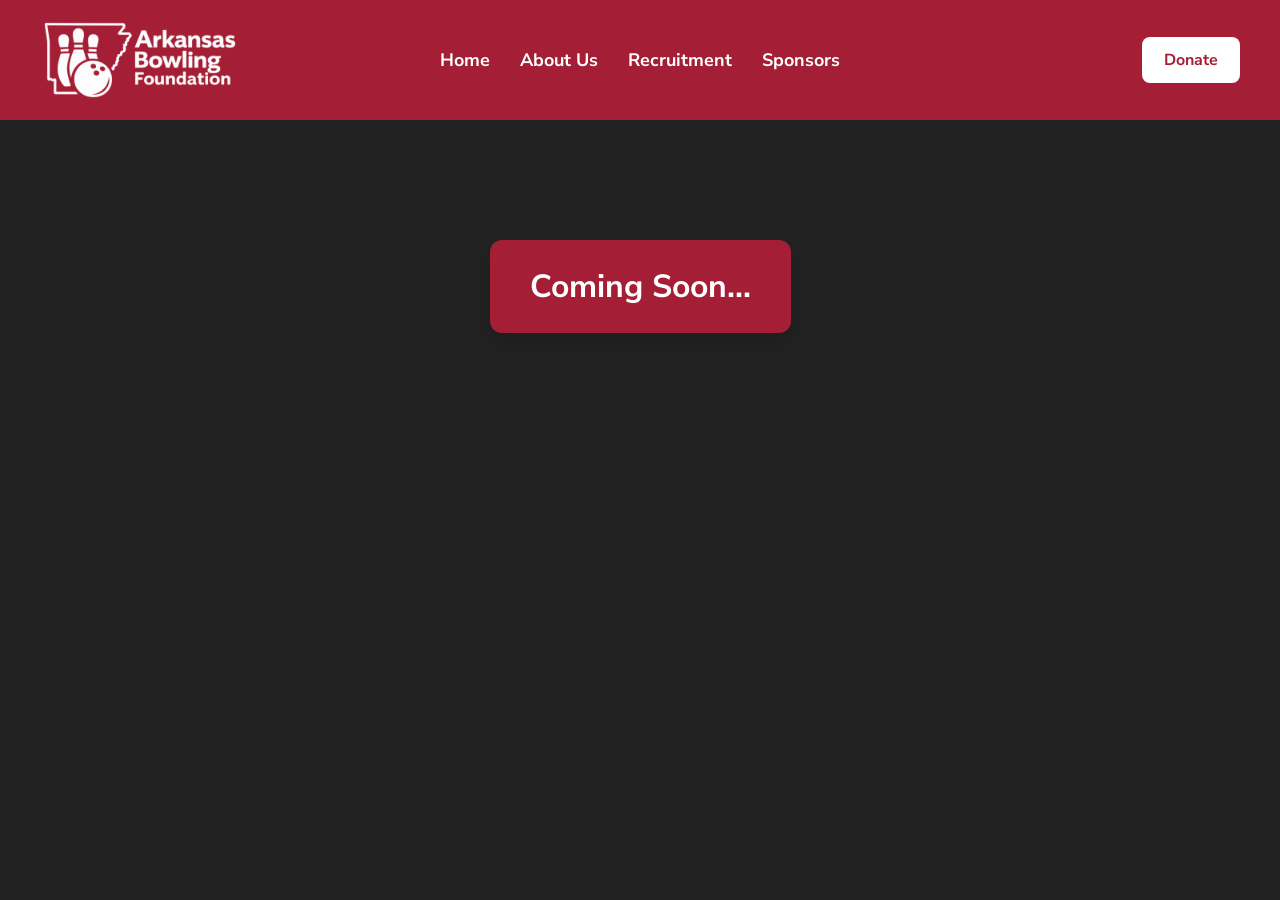
==== aboutus/index.html @ b3ee025d "put coming soon on all pages for now..." ====
<!DOCTYPE html>
<html>
<head>
    <title>About Arkansas Bowling</title>

    <link href="https://fonts.googleapis.com/css2?family=Nunito+Sans:wght@400;600;700;800&display=swap" rel="stylesheet">
    <link rel="stylesheet" href="/style.css">

    <meta name="viewport" content="width=device-width, initial-scale=1.0">

</head>

<script src="/scripts/loadnav.js"></script>

<body>

    <div id="navbar"></div>

    <div class="hero">

    <h1>Coming Soon...</h1>

    <p>
    
    </p>

    </div>

</body>
</html>
---- style.css ----
/* GENERAL PAGE SETTINGS */

body {
    margin: 0;
    font-family: 'Nunito Sans', sans-serif;
    background-color: #222222;
}

* {
    box-sizing: border-box;
}

img {
    max-width: 100%;
    height: auto;
    display: block;
}

/* NAVBAR */

.navbar {
    position: relative;
    display: flex;
    align-items: center;
    background-color: #A41F35;
    padding: 0 40px;
    min-height: 120px;
}

.logo {
    height: 100px;
    width: auto;
    flex-shrink: 0;
}

.nav-links {
    position: absolute;
    left: 50%;
    transform: translateX(-50%);

    display: flex;
    gap: 30px;
    align-items: center;
}

.nav-links a {
    color: white;
    text-decoration: none;
    font-size: 18px;
    font-weight: bold;
}

.nav-links a:hover {
    text-decoration: underline;
}

.donate-button {
    position: absolute;
    right: 40px;
    top: 50%;
    transform: translateY(-50%);

    background-color: white;
    color: #A41F35;
    text-decoration: none;
    font-weight: bold;
    padding: 12px 22px;
    border-radius: 8px;
    white-space: nowrap;
}

.donate-button:hover {
    background-color: #f3f3f3;
}

/* HOME IMAGE */

/* HOME */

.home {
    position: relative;
    width: calc(100% - 30px);
    max-width: 700px;
    margin: 10px auto;
}

.home-image {
    display: block;
    width: 100%;
    height: auto;
    border-radius: 20px;
}

.home h1 {
    position: absolute;
    top: 50%;
    left: 50%;
    transform: translate(-50%, -50%);

    background-color: #A41F35;
    color: white;

    padding: 10px 20px;
    border-radius: 12px;
    margin: 0;

    white-space: nowrap;
    display: inline-block;

    text-align: center;
    font-size: clamp(18px, 3vw, 30px);
    line-height: 1.2;
}

.home p {
    font-size: 22px;
    color: white;
    max-width: 700px;
}


/* HERO SECTION */

.hero {
    text-align: center;
    padding: 120px 20px;
}

/* HERO HEADER BOX */

.hero h1 {
    display: inline-block;
    background-color: #A41F35;
    color: white;
    padding: 25px 40px;
    border-radius: 12px;
    margin: 0;
    box-shadow: 0 8px 20px rgba(0,0,0,0.15);
}

.hero p {
    font-size: 20px;
    color: white;
}

/* WELCOME BOX */

.welcome-box {
    background-color: #A41F35;
    padding: 25px 30px;
    border-radius: 16px;
    margin: 20px auto;
}

.welcome-box h2 {
    margin-top: 0;
}

.welcome-box p {
    margin: 10px 0;
}

/* PAGE CONTENT */

.content {
    padding: 0px 10px;
    max-width: 900px;
    margin: auto;
    color: white;
    text-align: center;
}

.content h2 {
    display: inline-block;
    background-color: white;
    color: #A41F35;
    padding: 10px 20px;
    border-radius: 12px;
    margin: 10px;
    box-shadow: 0 8px 20px rgba(0,0,0,0.15);
    font-size: 30px;
}

.content p {
    font-size: 22px;
    line-height: 1.6;
}

@media (max-width: 1200px) {
    .logo {
        height: 80px;
    }

    .nav-links {
        gap: 20px;
    }

    .nav-links a {
        font-size: 16px;
    }

    .donate-button {
        right: 20px;
        padding: 10px 18px;
    }

    .navbar {
        padding: 0 20px;
        min-height: 100px;
    }
}

/* MOBILE NAVBAR */

@media (max-width: 768px) {

    .navbar {
        display: grid;
        grid-template-columns: auto 1fr auto;
        grid-template-rows: auto auto;
        align-items: center;

        padding: 15px 20px;
        gap: 10px;
        min-height: auto;
    }

    .logo {
        grid-column: 1;
        grid-row: 1;
        height: 70px;
    }

    .donate-button {
        grid-column: 3;
        grid-row: 1;

        position: static;
        transform: none;

        justify-self: end;
        padding: 10px 18px;
    }

    .nav-links {
        grid-column: 1 / span 3;
        grid-row: 2;

        position: static;
        transform: none;
        left: auto;

        display: flex;
        justify-content: center;
        gap: 18px;
        flex-wrap: wrap;
    }

    .nav-links a {
        font-size: 18px;
    }
}

/* mobile home h1 */
@media (max-width: 768px) {
    .home {
    width: calc(100% - 24px);
    margin: 24px auto;
    }

    .home h1 {
        width: calc(100% - 20px);
        padding: 12px 16px;
        font-size: 22px;
    }
}
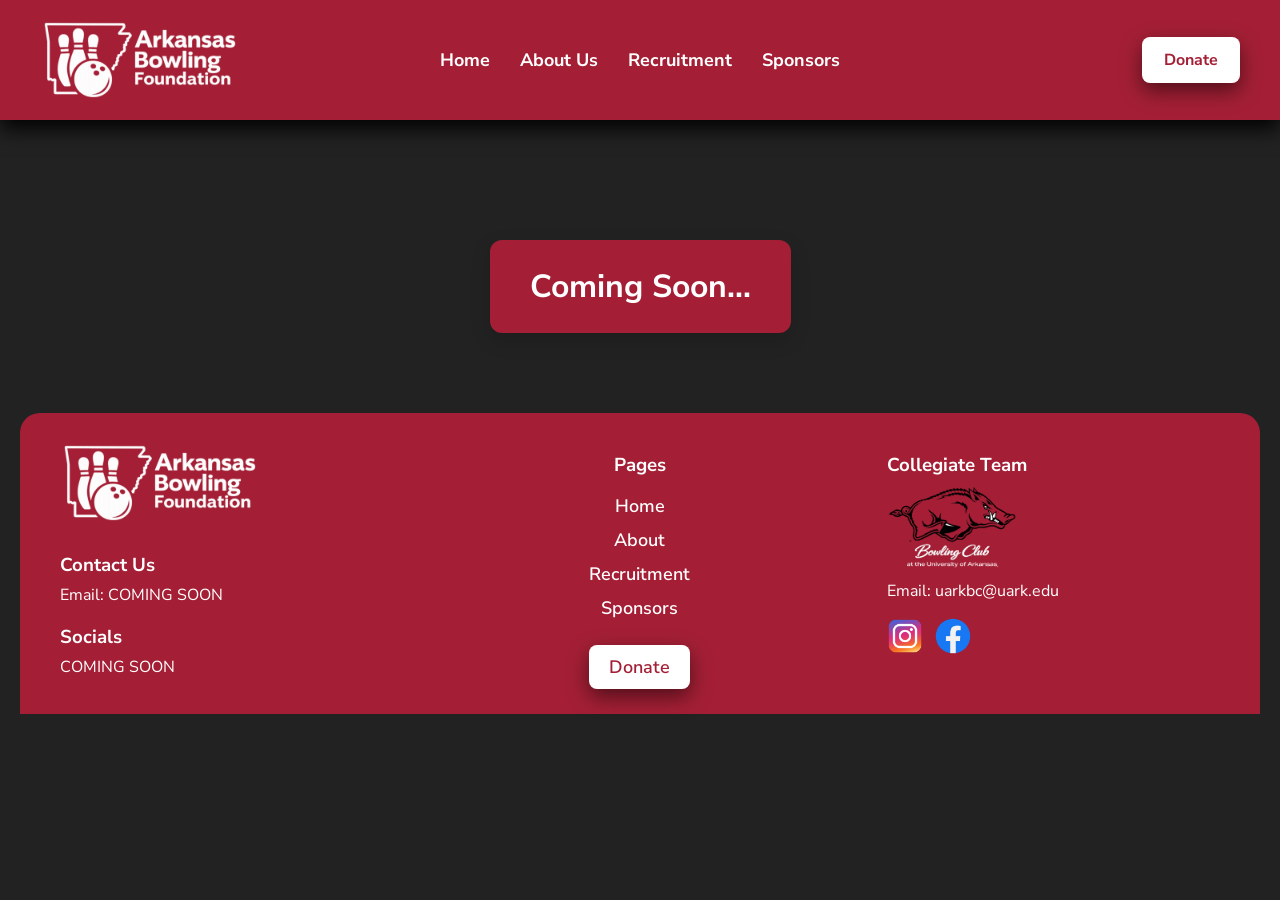
==== commit d2c76ad9: "footer done I hope lol" ====
--- a/aboutus/index.html
+++ b/aboutus/index.html
@@ -11,6 +11,7 @@
 </head>
 
 <script src="/scripts/loadnav.js"></script>
+<script src="/scripts/loadfoot.js"></script>
 
 <body>
 
@@ -24,6 +25,8 @@
     
     </p>
 
+    <div id="footer"></div>
+
     </div>
 
 </body>
--- a/style.css
+++ b/style.css
@@ -23,8 +23,9 @@
     display: flex;
     align-items: center;
     background-color: #A41F35;
-    padding: 0 40px;
+    padding: 0px 40px;
     min-height: 120px;
+    box-shadow: 0 8px 20px rgba(0,0,0,1);
 }
 
 .logo {
@@ -67,6 +68,8 @@
     padding: 12px 22px;
     border-radius: 8px;
     white-space: nowrap;
+
+    box-shadow: 0 8px 20px rgba(0,0,0,.5);
 }
 
 .donate-button:hover {
@@ -81,7 +84,7 @@
     position: relative;
     width: calc(100% - 30px);
     max-width: 700px;
-    margin: 10px auto;
+    margin: 20px auto;
 }
 
 .home-image {
@@ -110,6 +113,8 @@
     text-align: center;
     font-size: clamp(18px, 3vw, 30px);
     line-height: 1.2;
+
+    box-shadow: 0 8px 20px rgba(0,0,0,0.55);
 }
 
 .home p {
@@ -186,6 +191,164 @@
     line-height: 1.6;
 }
 
+/* FOOTER */
+
+.footer {
+    background-color: #A41F35;
+    color: white;
+    padding: 20px 40px;
+    margin-top: 80px;
+
+    border-top-left-radius: 20px;
+    border-top-right-radius: 20px;
+}
+
+/* FOOTER LAYOUT */
+
+.footer-grid {
+    display: grid;
+    grid-template-columns: 1fr 1fr 1fr;
+    align-items: start;
+    max-width: 1200px;
+    margin: auto;
+    column-gap: 80px;
+}
+
+/* FOUNDATION */
+
+.footer-foundation {
+    text-align: left;
+}
+
+.foundation-logo {
+    width: 200px;
+    margin-bottom: 15px;
+}
+
+/* LINKS */
+
+.footer-links {
+    display: flex;
+    flex-direction: column;
+    align-items: center;
+    gap: 12px;
+}
+
+.footer-links a {
+    color: white;
+    text-decoration: none;
+    font-size: 18px;
+    font-weight: 600;
+}
+
+.footer-links a:hover {
+    text-decoration: underline;
+}
+
+/* CLUB */
+
+.footer-club {
+    text-align: left;
+}
+
+.club-logo {
+    width: 130px;
+    margin-bottom: 10px;
+}
+
+.footer-social-icons {
+    display: flex;
+    gap: 12px;
+    margin-top: 10px;
+}
+
+.social-icon {
+    width: 36px;
+}
+
+/* FOOTER SECTION TITLES */
+
+.footer-links h3,
+.footer-club h3,
+.footer-contact h3 {
+    margin-bottom: 6px;
+}
+
+/* EMAIL TEXT SMALLER */
+
+.footer-email {
+    font-size: 16px !important;
+    margin-top: 0px;
+}
+
+/* LINKS COLUMN */
+
+.footer-links {
+    display: flex;
+    flex-direction: column;
+    align-items: center;
+    gap: 10px;
+}
+
+.footer-links a {
+    color: white;
+    text-decoration: none;
+    font-size: 18px;
+    font-weight: 600;
+}
+
+.footer-links a:hover {
+    text-decoration: underline;
+}
+
+.footer-donate-button {
+    background-color: white;
+    color: #A41F35 !important;
+    text-decoration: none;
+    font-weight: bold;
+    padding: 10px 20px;
+    border-radius: 8px;
+    margin-top: 15px;
+
+    box-shadow: 0 8px 20px rgba(0,0,0,0.5);
+}
+
+
+/* MOBILE */
+
+@media (max-width: 768px) {
+
+    .footer {
+        padding: 40px 20px;
+    }
+
+    .footer-grid {
+        grid-template-columns: 1fr;
+        row-gap: 40px;
+        text-align: center;
+    }
+
+    .footer-foundation,
+    .footer-links,
+    .footer-club {
+        text-align: center;
+        align-items: center;
+    }
+
+    /* center the logos */
+
+    .foundation-logo,
+    .club-logo {
+        margin-left: auto;
+        margin-right: auto;
+    }
+
+    .footer-social-icons {
+        justify-content: center;
+    }
+
+}
+
 @media (max-width: 1200px) {
     .logo {
         height: 80px;
@@ -264,13 +427,7 @@
 /* mobile home h1 */
 @media (max-width: 768px) {
     .home {
-    width: calc(100% - 24px);
-    margin: 24px auto;
-    }
-
-    .home h1 {
-        width: calc(100% - 20px);
-        padding: 12px 16px;
-        font-size: 22px;
-    }
+        width: calc(100% - 24px);
+        margin: 24px auto;
+    } 
 }
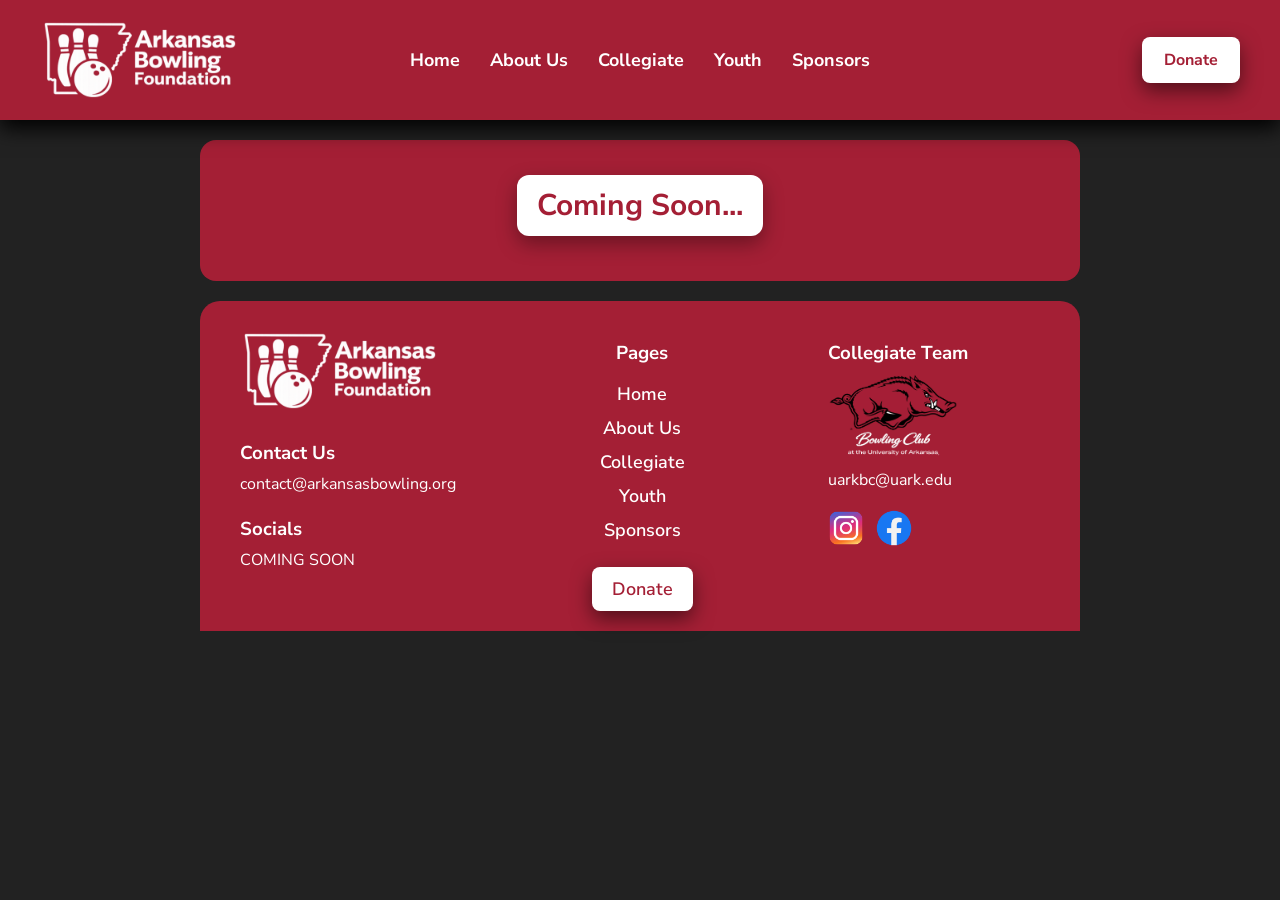
==== commit 36b7b4fe: "fix coming soon, hover to buttons" ====
--- a/aboutus/index.html
+++ b/aboutus/index.html
@@ -1,7 +1,9 @@
 <!DOCTYPE html>
 <html>
 <head>
-    <title>About Arkansas Bowling</title>
+    <title>Donate | Arkansas Bowling</title>
+
+    <link rel="icon" type="image/png" href="/materials/tabicon.png">
 
     <link href="https://fonts.googleapis.com/css2?family=Nunito+Sans:wght@400;600;700;800&display=swap" rel="stylesheet">
     <link rel="stylesheet" href="/style.css">
@@ -17,17 +19,24 @@
 
     <div id="navbar"></div>
 
-    <div class="hero">
+    <div class="content">
 
-    <h1>Coming Soon...</h1>
+        <div class="welcome-box">
 
-    <p>
+            <h2>Coming Soon...</h2>
+
+            <p>
+            
+            </p>
+
+
     
-    </p>
 
-    <div id="footer"></div>
+        </div>
 
+        <div id="footer"></div>
     </div>
+        
 
 </body>
 </html>
--- a/style.css
+++ b/style.css
@@ -82,9 +82,10 @@
 
 .home {
     position: relative;
-    width: calc(100% - 30px);
-    max-width: 700px;
+    width: 100%;
+    max-width: 900px;
     margin: 20px auto;
+    padding: 0px 10px;
 }
 
 .home-image {
@@ -123,29 +124,61 @@
     max-width: 700px;
 }
 
-
-/* HERO SECTION */
-
-.hero {
-    text-align: center;
-    padding: 120px 20px;
-}
-
-/* HERO HEADER BOX */
-
-.hero h1 {
+/* FEATURE BOX */
+
+.feature-box {
+    display: flex;
+    align-items: stretch;
+    background-color: #A41F35;
+    padding: 0;
+    border-radius: 16px;
+    margin: 20px auto;
+    overflow: hidden;
+}
+
+.feature-image {
+    width: 33%;
+    height: auto;
+    object-fit: cover;
+}
+
+.feature-text {
+    flex: 1;
+    padding: 25px 30px;
+}
+
+.feature-text h2 {
     display: inline-block;
-    background-color: #A41F35;
-    color: white;
-    padding: 25px 40px;
+    background-color: white;
+    color: #A41F35;
+    padding: 10px 20px;
     border-radius: 12px;
-    margin: 0;
-    box-shadow: 0 8px 20px rgba(0,0,0,0.15);
-}
-
-.hero p {
+    margin-bottom: 15px;
+    box-shadow: 0 8px 20px rgba(0,0,0,.35) !important;
+}
+
+.feature-text p {
     font-size: 20px;
-    color: white;
+    line-height: 1.6;
+}
+
+.feature-button {
+    display: inline-block;
+    background-color: white;
+    color: #A41F35;
+    padding: 10px 20px;
+    border-radius: 8px;
+    font-weight: bold;
+    text-decoration: none;
+    margin-top: 10px;
+}
+
+.feature-button:hover {
+    background-color: #f3f3f3;
+}
+
+.feature-box-reverse {
+    flex-direction: row-reverse;
 }
 
 /* WELCOME BOX */
@@ -159,6 +192,7 @@
 
 .welcome-box h2 {
     margin-top: 0;
+    box-shadow: 0 8px 20px rgba(0,0,0,.35) !important;
 }
 
 .welcome-box p {
@@ -197,7 +231,7 @@
     background-color: #A41F35;
     color: white;
     padding: 20px 40px;
-    margin-top: 80px;
+    margin-top: 0px;
 
     border-top-left-radius: 20px;
     border-top-right-radius: 20px;
@@ -313,6 +347,18 @@
     box-shadow: 0 8px 20px rgba(0,0,0,0.5);
 }
 
+@media (max-width: 768px) {
+
+    .feature-box {
+        flex-direction: column;
+        text-align: center;
+    }
+
+    .feature-image {
+        width: 100%;
+    }
+
+}
 
 /* MOBILE */
 
@@ -424,10 +470,11 @@
     }
 }
 
-/* mobile home h1 */
+/* mobile home */
 @media (max-width: 768px) {
     .home {
-        width: calc(100% - 24px);
+        max-width: 900px;
         margin: 24px auto;
+        padding: 0px 10px;
     } 
 }
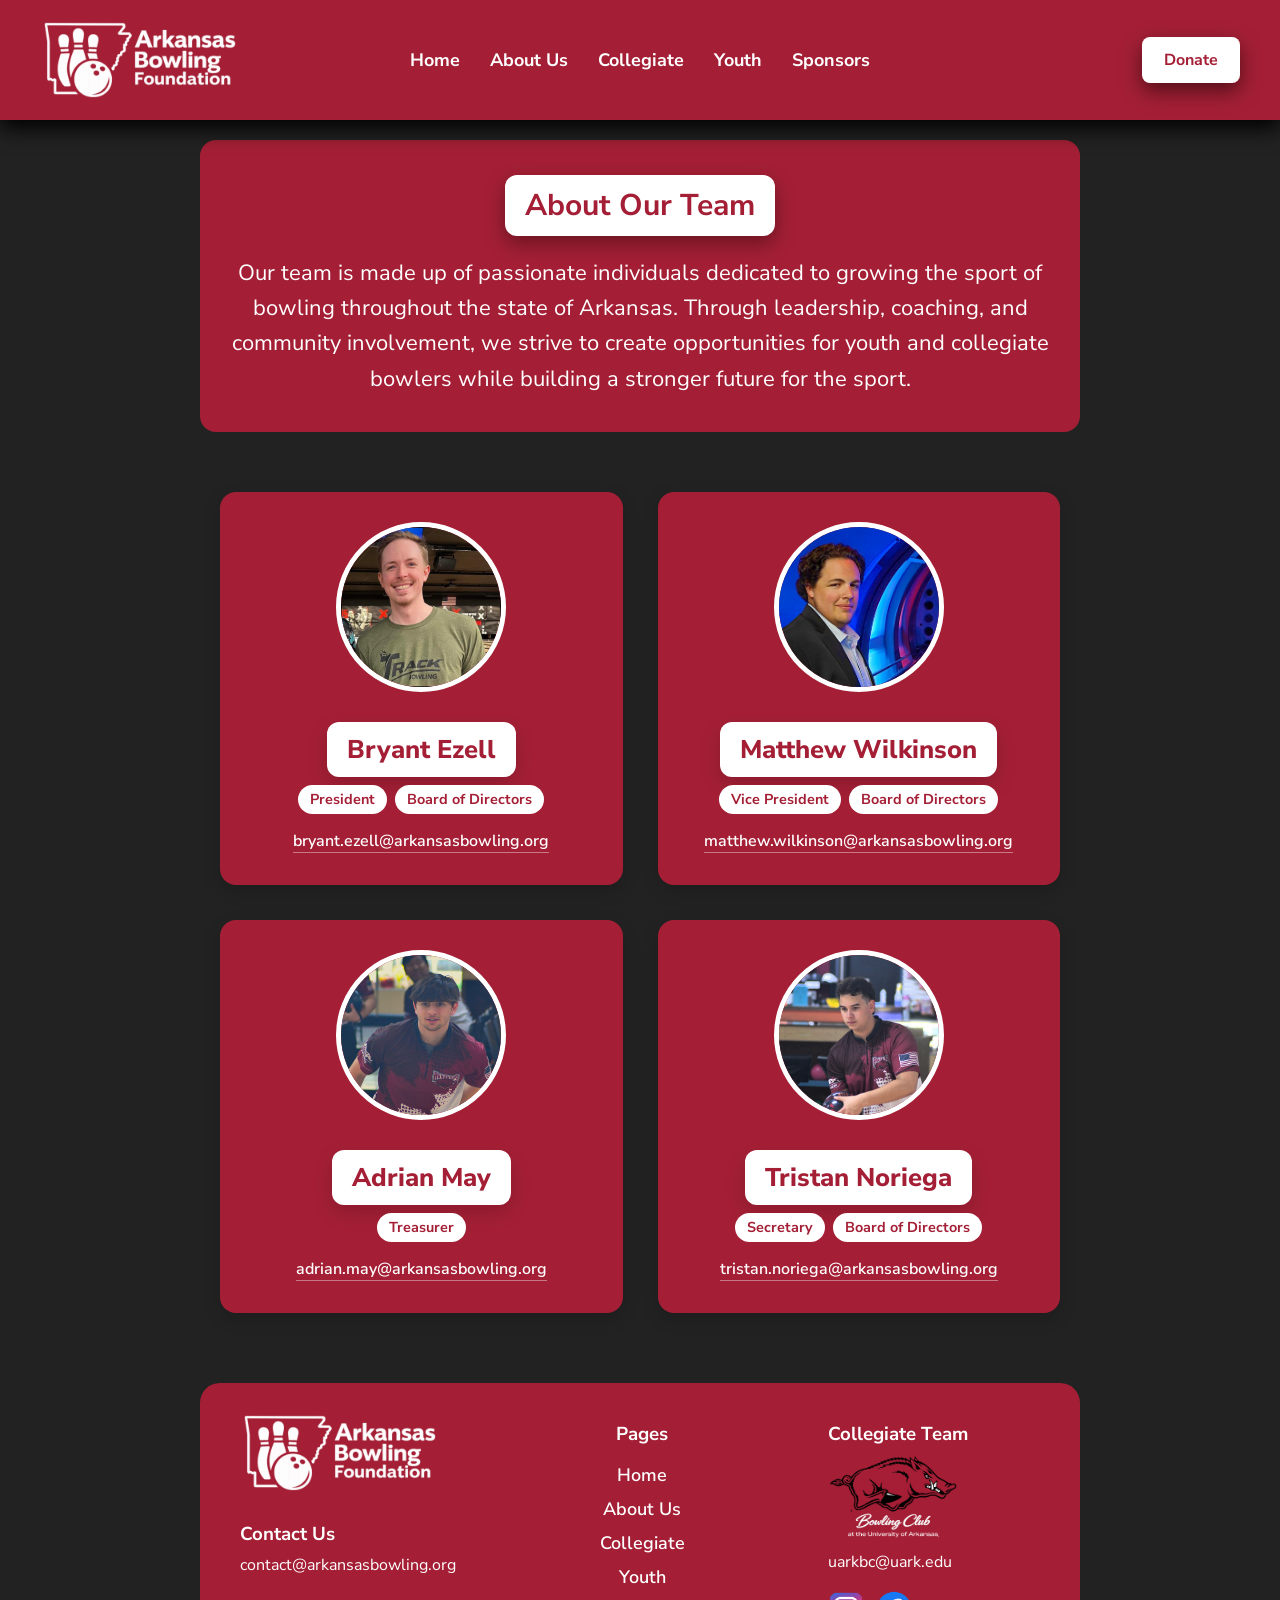
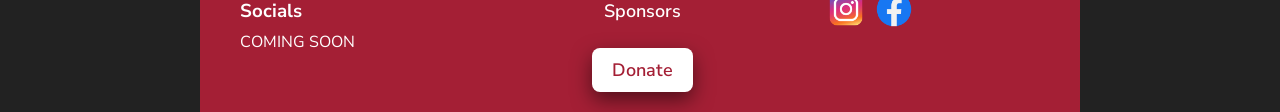
==== commit a571f242: "basically finish aboutus page" ====
--- a/aboutus/index.html
+++ b/aboutus/index.html
@@ -1,12 +1,13 @@
 <!DOCTYPE html>
 <html>
 <head>
-    <title>Donate | Arkansas Bowling</title>
+    <title>About Us | Arkansas Bowling</title>
 
     <link rel="icon" type="image/png" href="/materials/tabicon.png">
 
     <link href="https://fonts.googleapis.com/css2?family=Nunito+Sans:wght@400;600;700;800&display=swap" rel="stylesheet">
     <link rel="stylesheet" href="/style.css">
+    <link rel="stylesheet" href="/aboutus/aboutus.css">
 
     <meta name="viewport" content="width=device-width, initial-scale=1.0">
 
@@ -20,19 +21,85 @@
     <div id="navbar"></div>
 
     <div class="content">
-
         <div class="welcome-box">
-
-            <h2>Coming Soon...</h2>
+            <h2>About Our Team</h2>
 
             <p>
-            
+                Our team is made up of passionate individuals dedicated to growing the sport of bowling throughout the state of Arkansas.
+                Through leadership, coaching, and community involvement, we strive to create opportunities for youth and collegiate bowlers
+                while building a stronger future for the sport.
             </p>
+        </div>
 
+        <div class="about-team">
+            <div class="team-grid">
 
-    
+                <div class="person-card">
+                    <img src="/materials/aboutus/bryant.jpg" alt="Person 1">
+                    <h2>Bryant Ezell</h2>
 
+                    <div class="positions">
+                        <span>President</span>
+                        <span>Board of Directors</span>
+                    </div>
+
+                    <p class="email">
+                        <a href="mailto:bryant.ezell@arkansasbowling.org">bryant.ezell@arkansasbowling.org</a>
+                    </p>
+
+                    <p></p>
+                </div>
+
+                <div class="person-card">
+                    <img src="/materials/aboutus/matthew.jpg" alt="Person 2">
+                    <h2>Matthew Wilkinson</h2>
+
+                    <div class="positions">
+                        <span>Vice President</span>
+                        <span>Board of Directors</span>
+                    </div>
+
+                    <p class="email">
+                        <a href="mailto:matthew.wilkinson@arkansasbowling.org">matthew.wilkinson@arkansasbowling.org</a>
+                    </p>
+
+                    <p></p>
+                </div>
+
+                <div class="person-card">
+                    <img src="/materials/aboutus/adrian2.JPG" alt="Person 3">
+                    <h2>Adrian May</h2>
+
+                    <div class="positions">
+                        <span>Treasurer</span>
+                    </div>
+
+                    <p class="email">
+                        <a href="mailto:adrian.may@arkansasbowling.org">adrian.may@arkansasbowling.org</a>
+                    </p>
+
+                    <p></p>
+                </div>
+
+                <div class="person-card">
+                    <img src="/materials/aboutus/tristan.JPG" alt="Person 4">
+                    <h2>Tristan Noriega</h2>
+
+                    <div class="positions">
+                        <span>Secretary</span>
+                        <span>Board of Directors</span>
+                    </div>
+
+                    <p class="email">
+                        <a href="mailto:tristan.noriega@arkansasbowling.org">tristan.noriega@arkansasbowling.org</a>
+                    </p>
+
+                    <p></p>
+                </div>
+
+            </div>
         </div>
+
 
         <div id="footer"></div>
     </div>
--- a/aboutus/aboutus.css
+++ b/aboutus/aboutus.css
@@ -0,0 +1,125 @@
+/* ABOUT TEAM SECTION */
+
+.about-team {
+    padding: 40px 20px 70px;
+}
+
+/* GRID */
+
+.team-grid {
+    max-width: 1100px;
+    margin: 0 auto;
+    display: grid;
+    grid-template-columns: repeat(2, 1fr);
+    gap: 35px;
+}
+
+/* PERSON CARD */
+
+.person-card {
+    background-color: #A41F35;
+    color: white;
+    border-radius: 16px;
+    padding: 30px 25px;
+    text-align: center;
+
+    box-shadow: 0 6px 18px rgba(0, 0, 0, 0.15);
+
+    transition: transform 0.2s ease, box-shadow 0.2s ease;
+}
+
+/* IMAGE */
+
+.person-card img {
+    width: 170px;
+    height: 170px;
+    object-fit: cover;
+
+    border-radius: 50%;
+    border: 5px solid white;
+
+    display: block;
+    margin: 0 auto 20px;
+}
+
+/* NAME */
+
+.person-card h2 {
+    font-size: 1.6rem;
+    margin-bottom: 8px;
+    font-weight: 800;
+}
+
+/* POSITION */
+
+.person-card .position {
+    font-size: 1.1rem;
+    font-weight: 700;
+    margin-bottom: 12px;
+    color: #f5d5db;
+}
+
+.positions {
+    display: flex;
+    flex-wrap: wrap;
+    justify-content: center;
+    gap: 8px;
+    margin-bottom: 15px;
+}
+
+.positions span {
+    background-color: white;
+    color: #A41F35;
+    padding: 6px 12px;
+    border-radius: 20px;
+    font-size: 0.9rem;
+    font-weight: 700;
+    line-height: 1.2;
+}
+
+/* DESCRIPTION */
+
+.person-card p {
+    font-size: 1rem;
+    line-height: 1.6;
+    margin: 0;
+}
+
+.email {
+    margin-bottom: 15px;
+    font-size: 0.95rem;
+    font-weight: 600;
+}
+
+.email a {
+    color: white;
+    text-decoration: none;
+    border-bottom: 1px solid rgba(255,255,255,0.4);
+    transition: 0.2s ease;
+}
+
+.email a:hover {
+    color: #f5d5db;
+    border-bottom: 1px solid white;
+}
+
+/* MOBILE */
+
+@media (max-width: 768px) {
+    .team-grid {
+        grid-template-columns: 1fr;
+    }
+
+    .person-card {
+        padding: 25px 20px;
+    }
+
+    .person-card img {
+        width: 140px;
+        height: 140px;
+    }
+
+    .person-card h2 {
+        font-size: 1.4rem;
+    }
+}
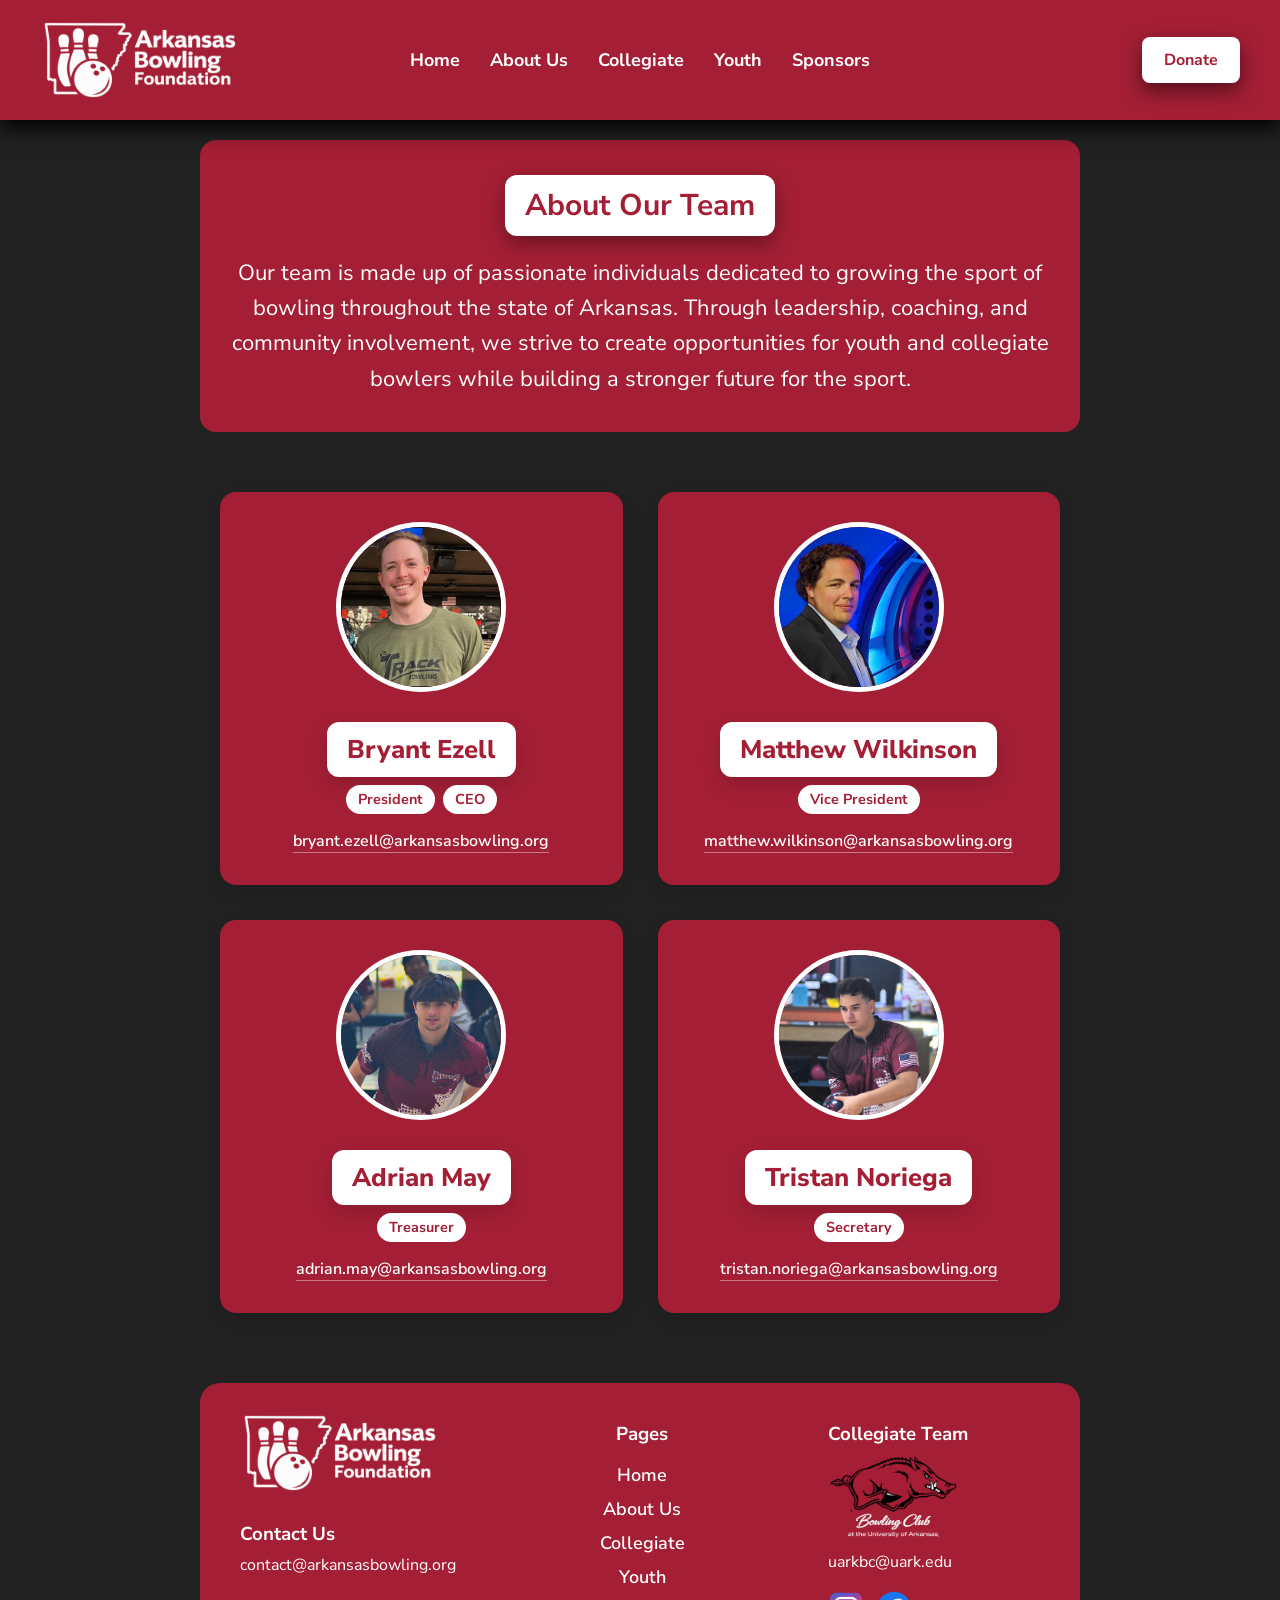
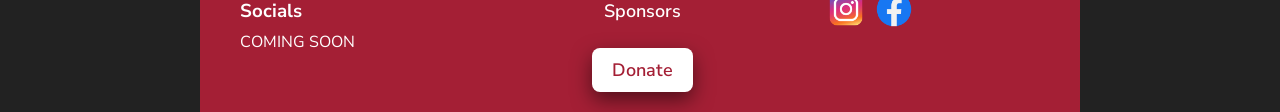
==== commit a73cf00f: "need help dono and fixed titles in about us" ====
--- a/aboutus/index.html
+++ b/aboutus/index.html
@@ -40,7 +40,7 @@
 
                     <div class="positions">
                         <span>President</span>
-                        <span>Board of Directors</span>
+                        <span>CEO</span>
                     </div>
 
                     <p class="email">
@@ -56,7 +56,6 @@
 
                     <div class="positions">
                         <span>Vice President</span>
-                        <span>Board of Directors</span>
                     </div>
 
                     <p class="email">
@@ -87,7 +86,6 @@
 
                     <div class="positions">
                         <span>Secretary</span>
-                        <span>Board of Directors</span>
                     </div>
 
                     <p class="email">
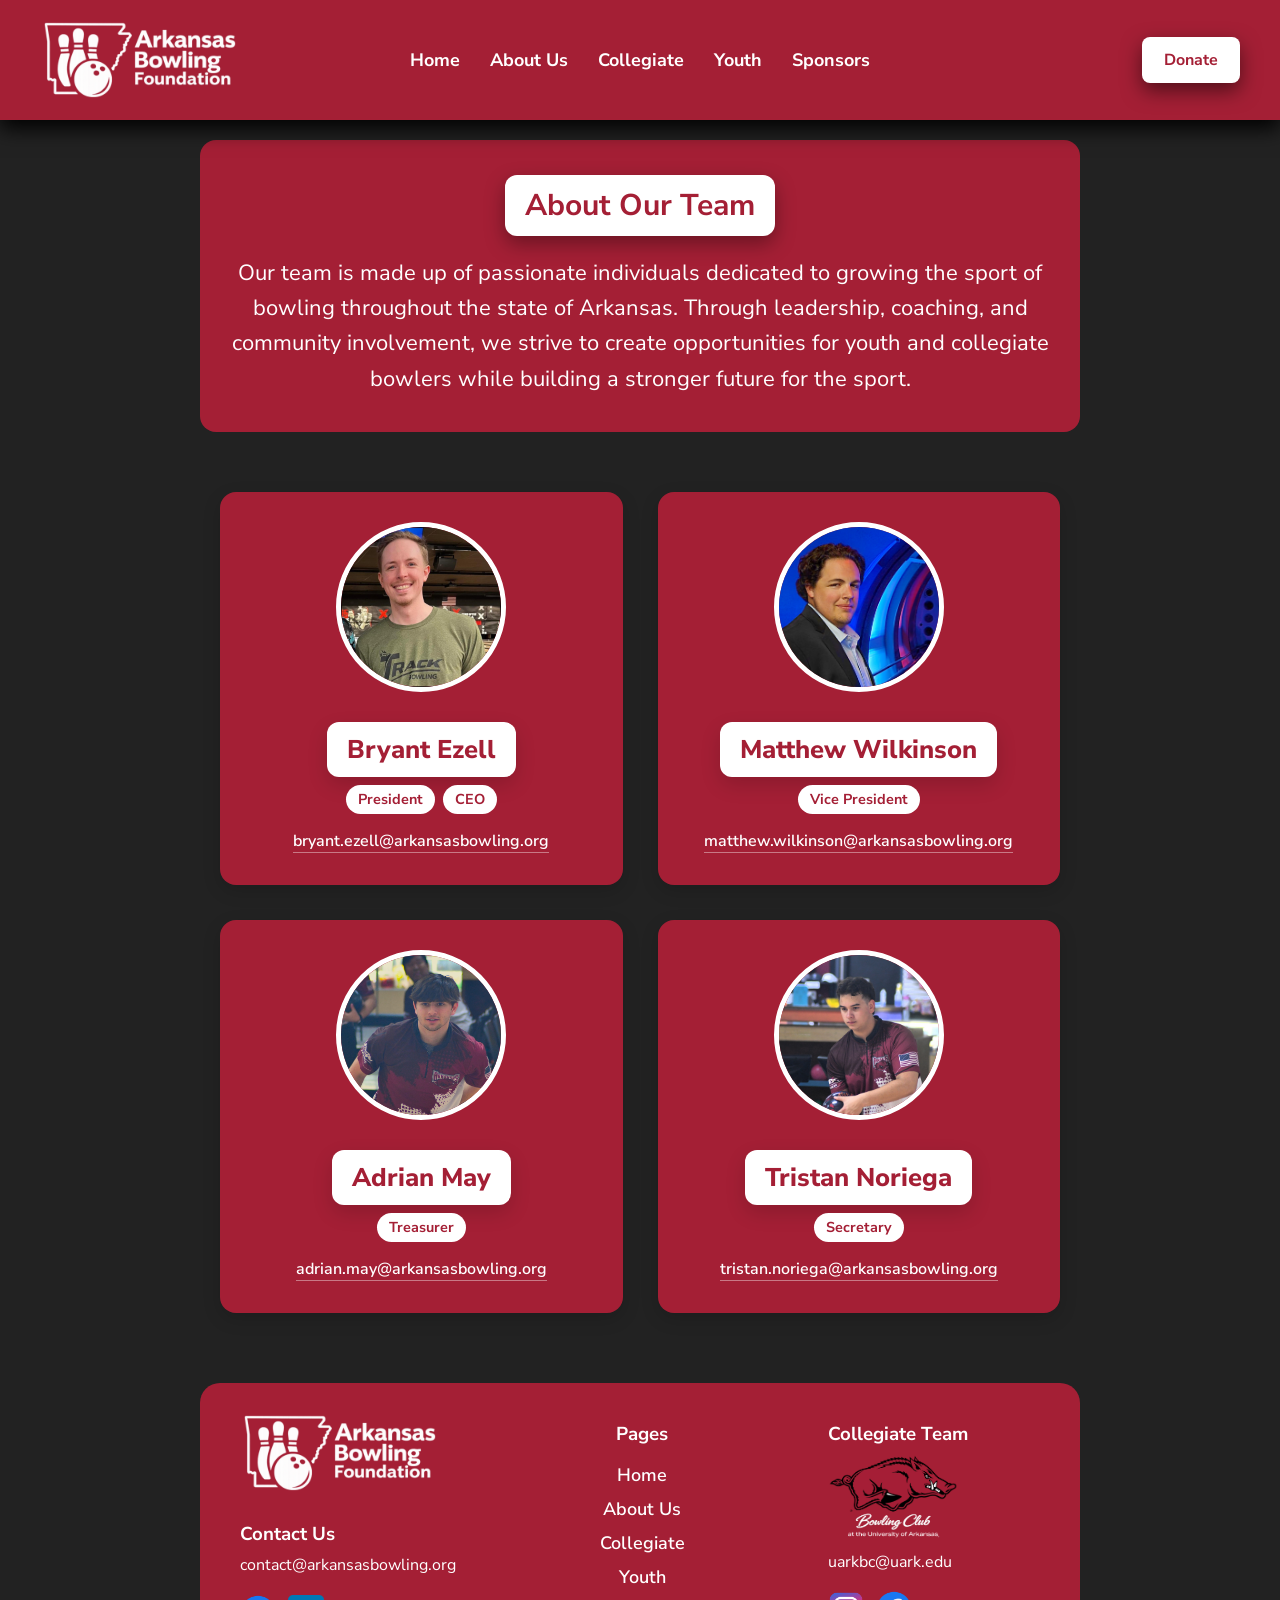
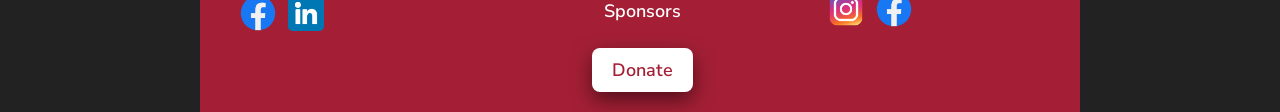
==== commit 5533f47d: "adding google tag" ====
--- a/aboutus/index.html
+++ b/aboutus/index.html
@@ -1,6 +1,16 @@
 <!DOCTYPE html>
 <html>
 <head>
+    <!-- Google tag (gtag.js) -->
+    <script async src="https://www.googletagmanager.com/gtag/js?id=G-7HNZ62RYVR"></script>
+    <script>
+    window.dataLayer = window.dataLayer || [];
+    function gtag(){dataLayer.push(arguments);}
+    gtag('js', new Date());
+
+    gtag('config', 'G-7HNZ62RYVR');
+    </script>
+    
     <title>About Us | Arkansas Bowling</title>
 
     <link rel="icon" type="image/png" href="/materials/tabicon.png">
